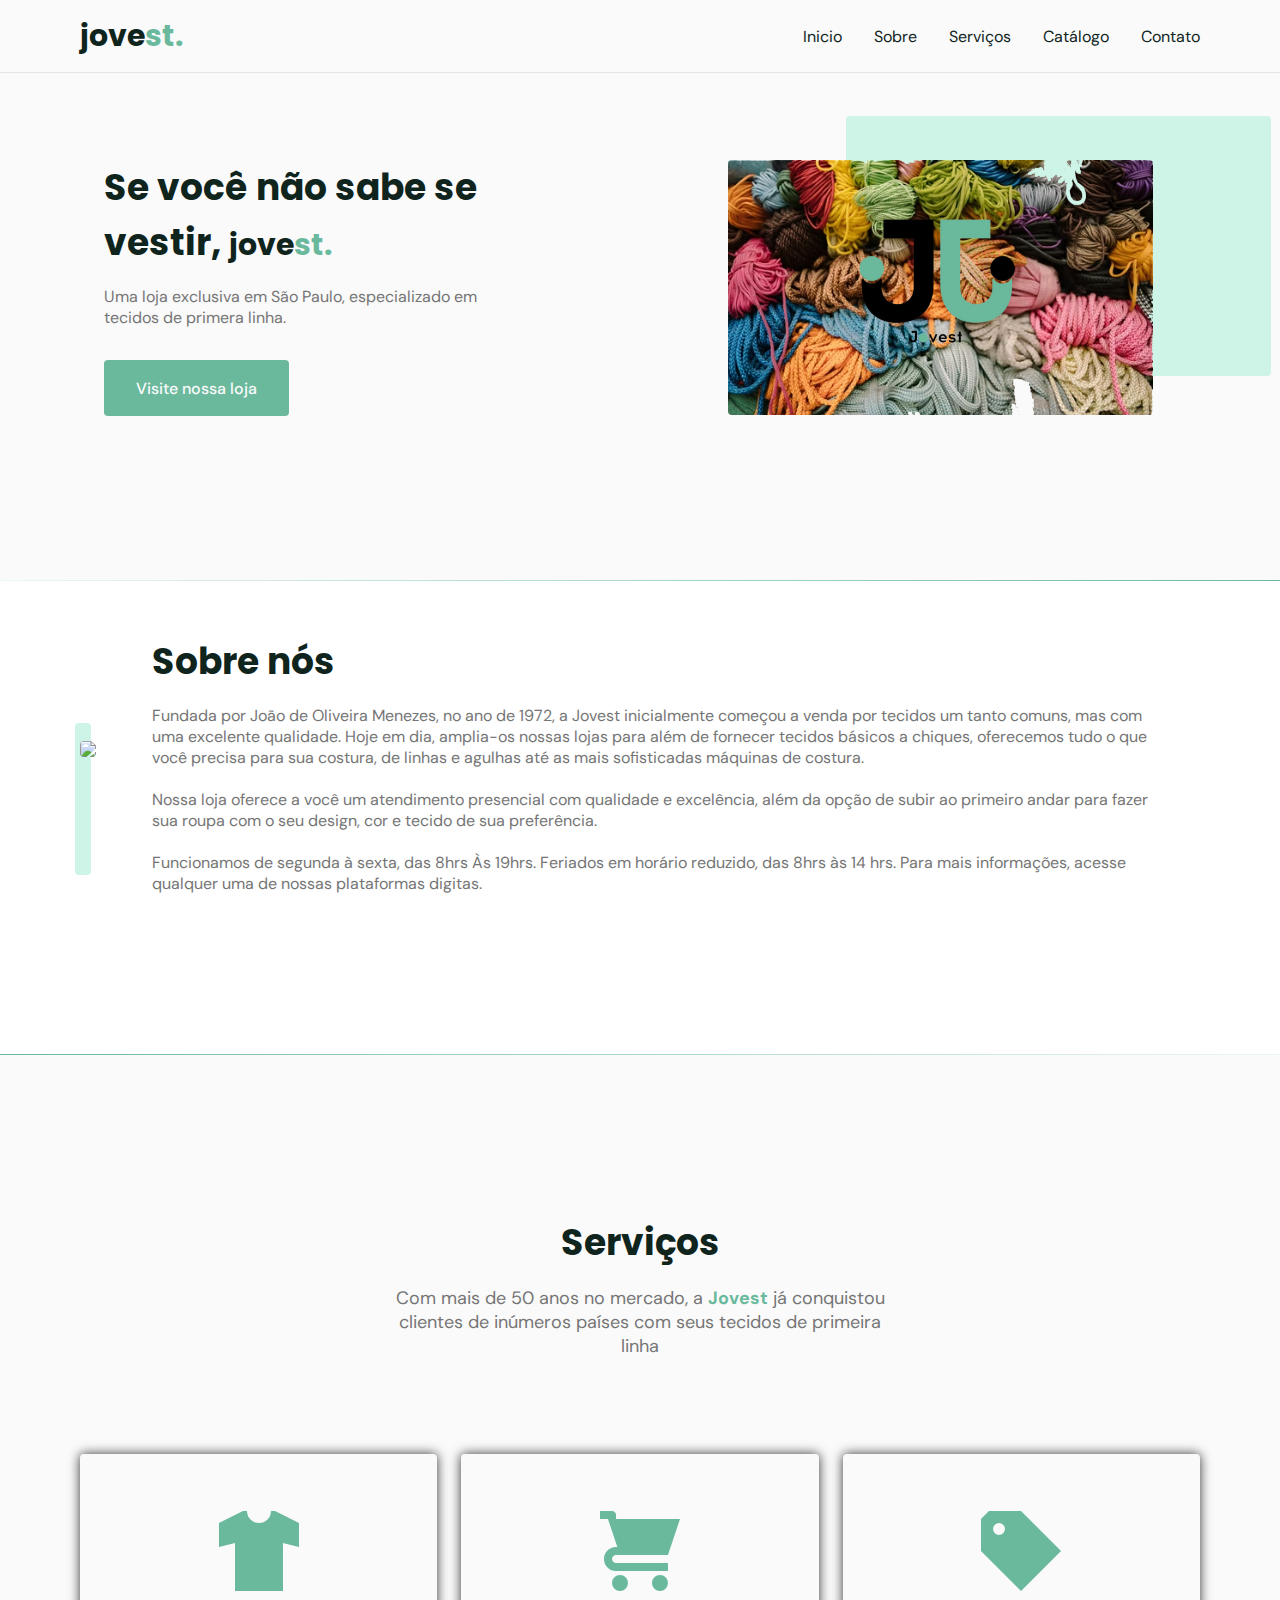
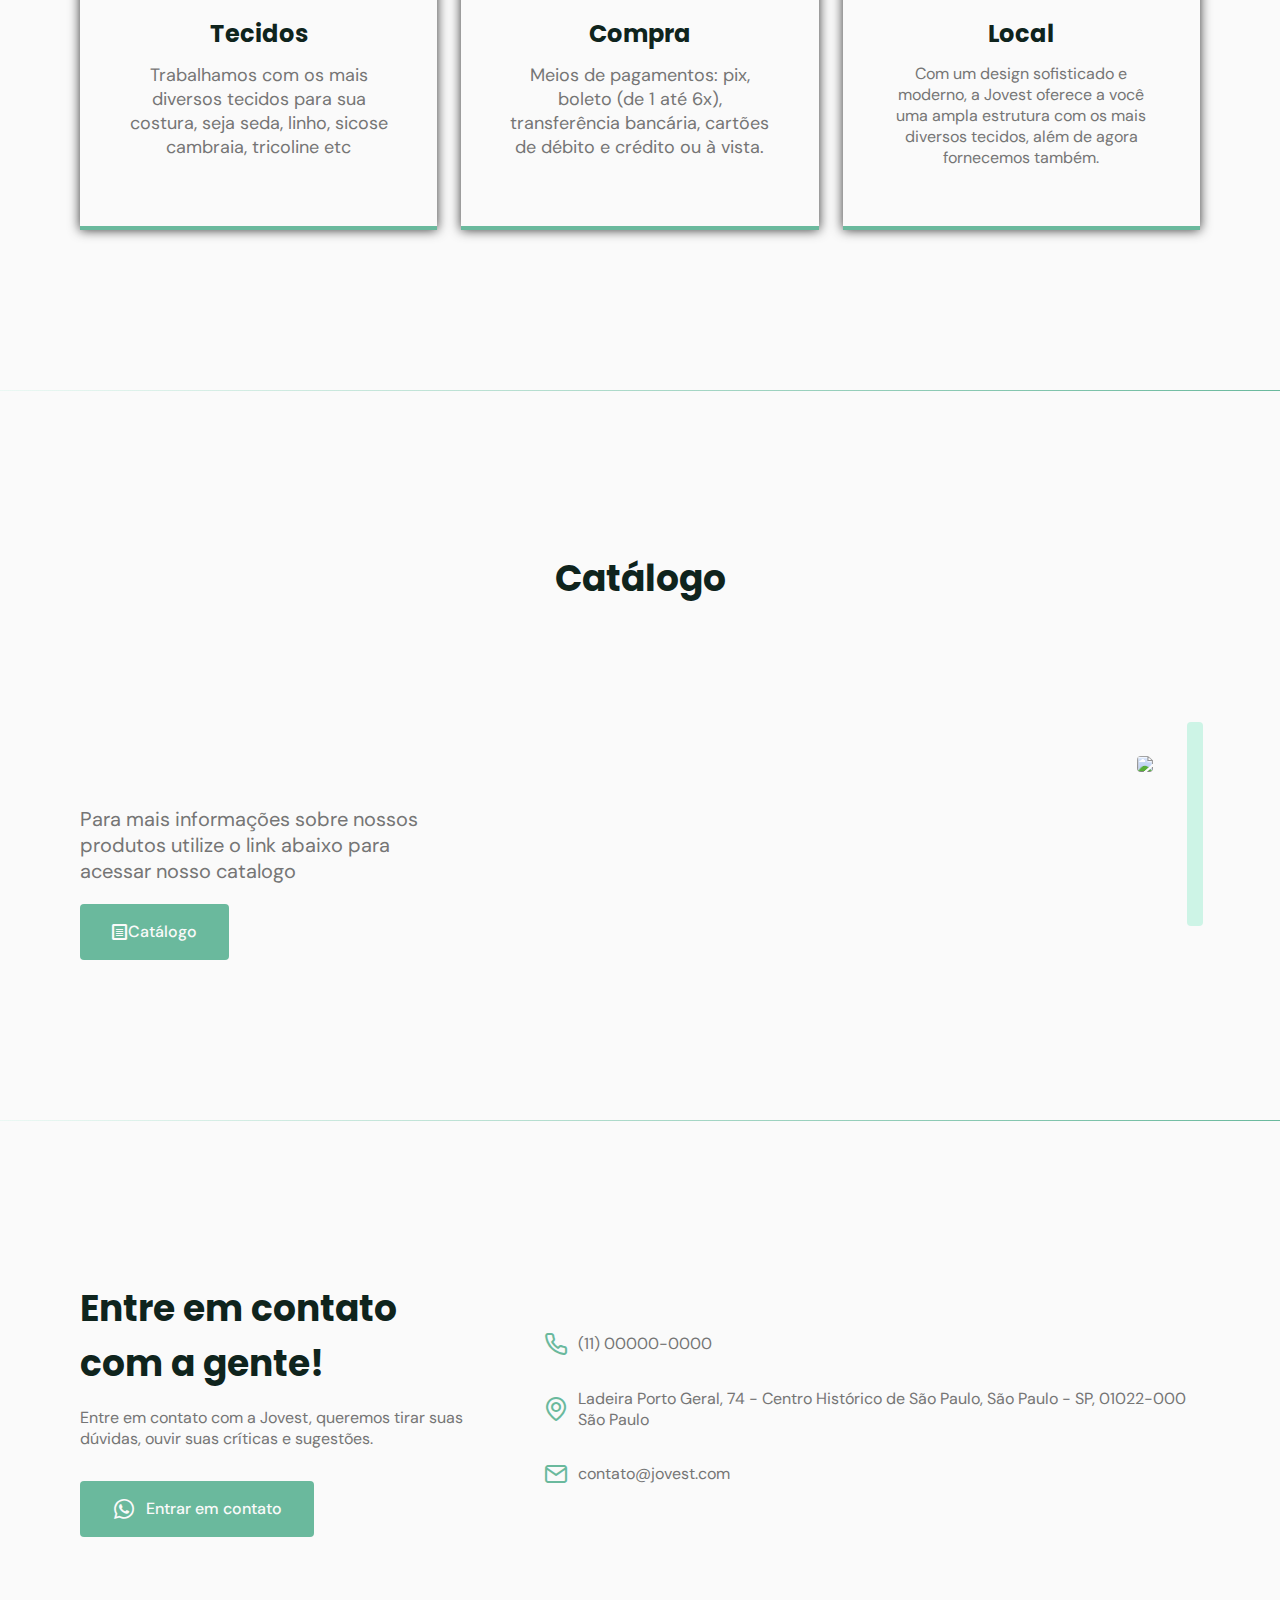
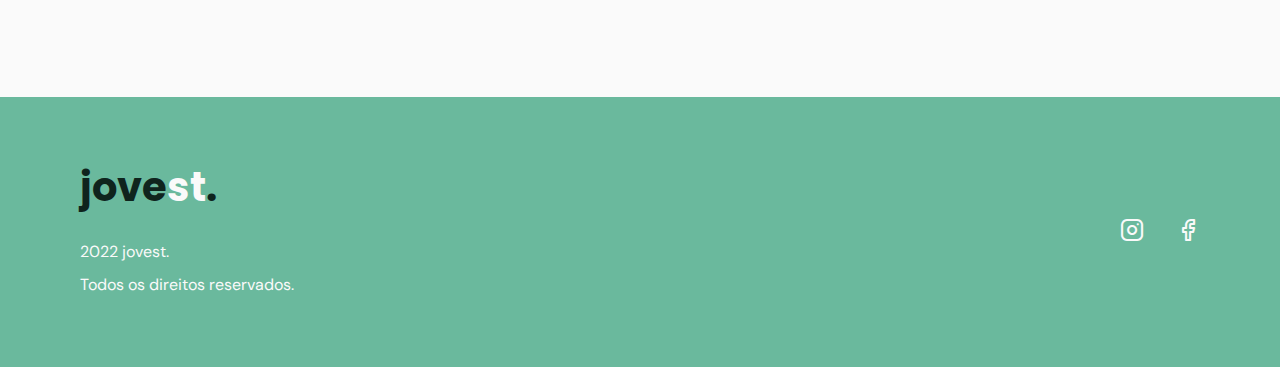
==== index.html @ 4a094717 "Add files via upload" ====
<!DOCTYPE html>
<html lang="pt_BR">
  <head>
    <!-- PAGE INFO -->
    <meta charset="UTF-8" />
    <meta name="viewport" content="width=device-width, initial-scale=1.0" />
    <!-- STYLES -->
    <link
      rel="stylesheet"
      href="https://unpkg.com/swiper/swiper-bundle.min.css"
    />
    <link rel="stylesheet" href="assets/fonts/style.css" />
    <link rel="stylesheet" href="style.css" />

    <link rel="preconnect" href="https://fonts.googleapis.com" />
    <link rel="preconnect" href="https://fonts.gstatic.com" crossorigin />

    <link
      href="https://fonts.googleapis.com/css2?family=DM+Sans:wght@400;500;700&family=Poppins:wght@400;500;700&display=swap"
      rel="stylesheet"
    />
    <title>Jovest</title>
    <link rel="icon" href="favicon.png" />
  </head>
  <body>
    <header id="header">
      <nav class="container">
        <a class="logo" href="#">jove<span>st.</span></a>
        <div class="menu">
          <ul class="grid">
            <li><a class="title" href="#home">Inicio</a></li>
            <li><a class="title" href="#about">Sobre</a></li>
            <li><a class="title" href="#services">Serviços</a></li>
            <li><a class="title" href="#catalog">Catálogo</a></li>
            <li><a class="title" href="#contact">Contato</a></li>
          </ul>
        </div>
        <div class="toggle icon-menu"></div>
        <div class="toggle icon-close"></div>
      </nav>
    </header>

    <main>
      <!-- Home -->
      <section class="section" id="home">
        <div class="container grid">
          <div class="image">
            <img src="teste.png" />
          </div>
          <div class="text">
            <h2 class="title">
              Se você não sabe se vestir,
              <a class="logo teste" href="#">jove<span>st.</span></a>
            </h2>
            <p>
              Uma loja exclusiva em São Paulo, especializado em tecidos de
              primera linha.
            </p>
            <a
              class="buttom"
              href="https://www.google.com.br/maps/place/Ladeira+Porto+Geral,+74+-+Centro+Hist%C3%B3rico+de+S%C3%A3o+Paulo,+S%C3%A3o+Paulo+-+SP,+01022-000/@-23.5447014,-46.6353197,17z/data=!3m1!4b1!4m5!3m4!1s0x94ce5855bd58694f:0x49fec8e21461116e!8m2!3d-23.5447063!4d-46.633131"
              >Visite nossa loja</a
            >
          </div>
        </div>
      </section>

      <div class="divider-1"></div>

      <!-- About -->

      <section class="section" id="about">
        <div class="container grid">
          <div class="image">
            <img
              src="https://images.unsplash.com/photo-1552710307-537199cd41c0?ixlib=rb-1.2.1&ixid=MnwxMjA3fDB8MHxwaG90by1wYWdlfHx8fGVufDB8fHx8&auto=format&fit=crop&w=500&q=60"
            />
          </div>
          <div class="text">
            <h2 class="title">Sobre nós</h2>
            <p>
              Fundada por João de Oliveira Menezes, no ano de 1972, a Jovest
              inicialmente começou a venda por tecidos um tanto comuns, mas com
              uma excelente qualidade. Hoje em dia, amplia-os nossas lojas para
              além de fornecer tecidos básicos a chiques, oferecemos tudo o que
              você precisa para sua costura, de linhas e agulhas até as mais
              sofisticadas máquinas de costura.
            </p>
            <br />
            <p>
              Nossa loja oferece a você um atendimento presencial com qualidade
              e excelência, além da opção de subir ao primeiro andar para fazer
              sua roupa com o seu design, cor e tecido de sua preferência.
            </p>
            <br />
            <p>
              Funcionamos de segunda à sexta, das 8hrs Às 19hrs. Feriados em
              horário reduzido, das 8hrs às 14 hrs. Para mais informações,
              acesse qualquer uma de nossas plataformas digitas.
            </p>
          </div>
        </div>
      </section>

      <div class="divider-2"></div>

      <!-- Services -->

      <section class="section" id="services">
        <div class="container grid">
          <header>
            <h2 class="title">Serviços</h2>
            <p class="subtitle">
              Com mais de 50 anos no mercado, a <strong>Jovest</strong> já
              conquistou clientes de inúmeros países com seus tecidos de
              primeira linha
            </p>
          </header>
          <div class="cards grid">
            <div class="card">
              <i class="icon-apparel"></i>
              <h3 class="title">Tecidos</h3>
              <p class="subtitle">
                Trabalhamos com os mais diversos tecidos para sua costura, seja
                seda, linho, sicose cambraia, tricoline etc
              </p>
            </div>
            <div class="card">
              <i class="icon-shopping-cart"></i>
              <h3 class="title">Compra</h3>
              <p class="subtitle">
                Meios de pagamentos: pix, boleto (de 1 até 6x), transferência
                bancária, cartões de débito e crédito ou à vista.
              </p>
            </div>
            <div class="card">
              <i class="icon-tag"></i>
              <h3 class="title">Local</h3>
              <p>
                Com um design sofisticado e moderno, a Jovest oferece a você uma
                ampla estrutura com os mais diversos tecidos, além de agora
                fornecemos também.
              </p>
            </div>
          </div>
        </div>
      </section>

      <div class="divider-1"></div>

      <section class="section" id="catalog">
        <div class="text">
          <h2 class="title">Catálogo</h2>
        </div>
        <div class="container grid">
          <div class="image">
            <img src="https://images.unsplash.com/photo-1651419757068-6b6b3cab048c?ixlib=rb-1.2.1&ixid=MnwxMjA3fDB8MHxwaG90by1wYWdlfHx8fGVufDB8fHx8&auto=format&fit=crop&w=500&q=80" />
          </div>
          <div class="text2">
            <p>Para mais informações sobre nossos produtos utilize o link abaixo para acessar nosso catalogo</p>
            </i
            ><a
              class="buttom"
              href="https://catalogmaker.app/jovest"
            >
              <i class="icon-file-text"></i>Catálogo</a
            >
          </div>
        </div>
      </section>

      <div class="divider-1"></div>

      <!-- Contact -->
      <section class="section" id="contact">
        <div class="container grid">
          <div class="text">
            <h2 class="title">Entre em contato com a gente!</h2>
            <p>
              Entre em contato com a Jovest, queremos tirar suas dúvidas, ouvir
              suas críticas e sugestões.
            </p>
            <a
              href="https://api.whatsapp.com/send?phone=+5511900000000&text=Oi! Gostaria de fazer um orçamento"
              class="buttom"
              target="_black"
            >
              <i class="icon-whatsapp"></i>Entrar em contato</a
            >
          </div>

          <div class="links">
            <ul class="grid">
              <li><i class="icon-phone"></i>(11) 00000-0000</li>
              <li>
                <i class="icon-map-pin"></i>Ladeira Porto Geral, 74 - Centro
                Histórico de São Paulo, São Paulo - SP, 01022-000 São Paulo
              </li>
              <li><i class="icon-mail"></i> contato@jovest.com</li>
            </ul>
          </div>
        </div>
      </section>
    </main>

    <!-- Footer -->
    <footer class="section">
      <div class="container grid">
        <div class="brand">
          <a class="logo logo-alt" href="#home">jove<span>st</span>.</a>
          <p>2022 jovest.</p>
          <p>Todos os direitos reservados.</p>
        </div>

        <div class="social grid">
          <a href="https://www.instagram.com/jovest_oficial/" target="_blank"
            ><i class="icon-instagram"></i
          ></a>
          <a
            href="https://www.facebook.com/JovestOficial-106740142163688"
            target="_blank"
            ><i class="icon-facebook"></i
          ></a>
        </div>
      </div>
    </footer>

    <a href="#home" class="back-to-top"><i class="icon-arrow-up"></i></a>

    <script src="https://unpkg.com/swiper/swiper-bundle.min.js"></script>
    <script src="https://unpkg.com/scrollreveal"></script>
    <script src="main.js"></script>
  </body>
</html>
---- assets/fonts/style.css ----
@font-face {
  font-family: 'icomoon';
  src:  url('fonts/icomoon.eot?eeaz3c');
  src:  url('fonts/icomoon.eot?eeaz3c#iefix') format('embedded-opentype'),
    url('fonts/icomoon.ttf?eeaz3c') format('truetype'),
    url('fonts/icomoon.woff?eeaz3c') format('woff'),
    url('fonts/icomoon.svg?eeaz3c#icomoon') format('svg');
  font-weight: normal;
  font-style: normal;
  font-display: block;
}

[class^="icon-"], [class*=" icon-"] {
  /* use !important to prevent issues with browser extensions that change fonts */
  font-family: 'icomoon' !important;
  speak: never;
  font-style: normal;
  font-weight: normal;
  font-variant: normal;
  text-transform: none;
  line-height: 1;

  /* Better Font Rendering =========== */
  -webkit-font-smoothing: antialiased;
  -moz-osx-font-smoothing: grayscale;
}

.icon-file-text:before {
  content: "\e910";
}
.icon-mail3:before {
  content: "\ea85";
}
.icon-apparel:before {
  content: "\e90d";
}
.icon-shopping-cart:before {
  content: "\e90e";
}
.icon-tag:before {
  content: "\e90f";
}
.icon-arrow-up:before {
  content: "\e90c";
}
.icon-phone:before {
  content: "\e900";
}
.icon-close:before {
  content: "\e901";
}
.icon-cosmetic:before {
  content: "\e902";
}
.icon-facebook:before {
  content: "\e903";
}
.icon-instagram:before {
  content: "\e904";
}
.icon-mail:before {
  content: "\e905";
}
.icon-map-pin:before {
  content: "\e906";
}
.icon-menu:before {
  content: "\e907";
}
.icon-trim:before {
  content: "\e908";
}
.icon-whatsapp:before {
  content: "\e909";
}
.icon-woman-hair:before {
  content: "\e90a";
}
.icon-youtube:before {
  content: "\e90b";
}
---- style.css ----
/* RESET */

* {
  margin: 0;
  padding: 0;
  box-sizing: border-box;
}

ul {
  list-style: none;
}

a {
  text-decoration: none;
}

img {
  width: 100;
  height: auto;
}

/* VARIABLES */

:root {
  --header-height: 4.5rem;
  /* colors */
  --hue: 159;
  /* HSL color mode */
  --base-color: hsl(var(--hue) 36% 57%);
  --base-color-second: hsl(var(--hue) 65% 88%);
  --base-color-alt: hsl(var(--hue) 57% 53%);
  --title-color: hsl(var(--hue) 41% 10%);
  --text-color: hsl(0 0% 46%);
  --text-color-light: hsl(0 0% 98%);
  --body-color: hsl(0 0% 98%);

  /* Fonts */
  --title-font-size: 1.875rem;
  --subtitle-font-size: 1rem;

  --title-font: 'Poppins', sans-serif;
  --body-font: 'Dm Sans', sans-serif;
}

/* BASE */

html {
  scroll-behavior: smooth;
}

body {
  font: 400 1rem var(--body-font);
  color: var(--text-color);
  background: var(--body-color);
  -webkit-font-smoothing: antialiased;
}

.title {
  font: 700 var(--title-font-size) var(--title-font);
  color: var(--title-color);
  -webkit-font-smoothing: auto;
}

.buttom {
  background: var(--base-color);
  color: var(--text-color-light);
  height: 3.5rem;
  display: inline-flex;
  align-items: center;
  padding: 0 2rem;
  border-radius: 0.25rem;
  font: 500 1rem var(--body-font);
  transition: background 0.3s;
}

.buttom:hover {
  background: var(--base-color-alt);
}

.divider-1 {
  height: 1px;
  background: linear-gradient(
    270deg,
    hsla(var(--hue), 36%, 57%, 1),
    hsla(var(--hue), 65%, 88%, 0.34)
  );
}

.divider-2 {
  height: 1px;
  background: linear-gradient(
    270deg,
    hsla(var(--hue), 65%, 88%, 0.34),
    hsla(var(--hue), 36%, 57%, 1)
  );
}

/* LAYOUT*/

.container {
  margin-left: 1.5rem;
  margin-right: 1.5rem;
}

.grid {
  display: grid;
  gap: 2rem;
}

.section {
  padding: calc(5rem + var(--header-height)) 0;
}

.section .title {
  margin-bottom: 1rem;
}

.section .subtitle {
  font-size: var(--subtitle-font-size);
}

.section header {
  margin-bottom: 4rem;
}

.section header strong {
  color: var(--base-color);
}

#header {
  border-bottom: 1px solid #e4e4e4;
  margin-bottom: 2rem;
  display: flex;

  position: fixed;
  top: 0;
  left: 0;
  z-index: 100;
  background-color: var(--body-color);
  width: 100%;
}

#header.scroll {
  box-shadow: 0px 0px 12px rgba(0, 0, 0, 1);
}

/* LOGO */
.logo {
  color: var(--title-color);
  font: 700 1.875rem var(--title-font);
}

.logo span {
  color: var(--base-color);
}

.logo-alt span {
  color: var(--body-color);
}

/* NAVIGATION*/

nav {
  height: var(--header-height);
  display: flex;
  align-items: center;
  justify-content: space-between;
  width: 100%;
}

nav ul li {
  text-align: center;
}

nav ul li a {
  transition: 0.2s;
  position: relative;
}
nav ul li a:hover,
nav ul li a.active {
  color: var(--base-color);
}

nav ul li a::after {
  content: '';
  width: 0%;
  height: 2px;
  background: var(--base-color);

  position: absolute;
  left: 0;
  bottom: -1.5rem;
  transition: width 0.4s;
}

nav ul li a:hover::after,
nav ul li a.active:after {
  width: 100%;
}

nav .menu {
  opacity: 0;
  visibility: hidden;
  top: -20rem;
  transition: 0.2s;
}

nav .menu ul {
  display: none;
}

/* Mostrar Menu*/

nav.show .menu {
  opacity: 1;
  visibility: visible;

  background: var(--body-color);
  height: 100vh;
  width: 100vh;
  position: fixed;
  top: 0;
  left: 0;

  display: grid;
  place-content: center;
}

nav.show lu.grid {
  gap: 4rem;
}

nav.show .menu ul {
  display: grid;
}

/* Toggle Menu */

.toggle {
  color: var(--base-color);
  font-size: 1.5rem;
  cursor: pointer;
}

nav .icon-close {
  visibility: hidden;
  opacity: 0;
  position: absolute;
  top: -1.5rem;
  right: 1.5rem;
  transition: 0.2s;
}

nav.show .icon-close {
  visibility: visible;
  opacity: 1;
  top: 1.5rem;
}

/* HOME */

#home {
  overflow: hidden;
}

#home .container {
  margin: 0;
}

#home .image {
  position: relative;
}

#home .image::before {
  content: '';
  height: 100%;
  width: 100%;
  background: var(--base-color-second);
  position: absolute;
  top: -16.8%;
  left: 16.7%;
  z-index: 0;
}

#home .image img {
  position: relative;
  right: 2.93rem;
}

#home .image img,
#home .image::before {
  border-radius: 0.25rem;
}

#home .text {
  margin-left: 1.5rem;
  margin-right: 1.5rem;
  text-align: center;
}

#home .text h1 {
  margin-bottom: 1rem;
}

#home .text p {
  margin-bottom: 2rem;
}

/* About */

#about {
  background: white;
}

#about .container {
  margin: 0;
}

#about .image {
  position: relative;
}

#about .image::before {
  content: '';
  height: 100%;
  width: 100%;
  background: var(--base-color-second);
  position: absolute;
  top: -12%;
  left: -33%;
  z-index: 0;
}

#about .image img {
  position: relative;
}

#about .image img,
#about .image::before {
  border-radius: 0.25rem;
}

#about .text {
  margin-top: -10%;
  margin-left: 1.5rem;
  margin-right: 1.5rem;
}

/* Services */
.cards.grid {
  gap: 1.5rem;
}

.card {
  padding: 3.625rem 2rem;
  box-shadow: 0px 0px 12px rgba(0, 0, 0, 0.8);
  border-bottom: 0.25rem solid var(--base-color);
  border-radius: 0.25rem 0.25rem 0 0;
  text-align: center;
}

.card i {
  display: block;
  margin-bottom: 1.5rem;
  font-size: 5rem;
  color: var(--base-color);
}

.card .title {
  font-size: 1.5rem;
  margin-bottom: 0.75rem;
}

/* Catalog */

#catalog .text {
  text-align: center;
  margin-bottom: 150px;
}

#catalog .text2 {
  margin-top: 50px;
  font-size: 20px;
}

#catalog .container {
  grid-auto-flow: column;
  justify-content: space-between;
  margin: 0 auto;
}

#catalog .image {
  position: relative;
}

#catalog .image::before {
  content: '';
  height: 100%;
  width: 100%;
  background: var(--base-color-second);
  position: absolute;
  top: -16.8%;
  left: 16.7%;
  z-index: 0;
}

#catalog .buttom {
  margin-top: 20px;
}

#catalog .image img {
  position: relative;
  right: 2.93rem;
}

#catalog .image img,
#catalog .image::before {
  border-radius: 0.25rem;
}

/* Contact */

#contact .grid {
  gap: 4rem;
}

#contact .text p {
  margin-bottom: 2rem;
}

#contact .buttom i,
#contact ul li i {
  font-size: 1.5rem;
  margin-right: 0.625rem;
}

#contact ul.grid {
  gap: 2rem;
}

#contact ul li {
  display: flex;
  align-items: center;
}

#contact ul li i {
  color: var(--base-color);
}

/* Footer */

footer {
  background: var(--base-color);
}

footer.section {
  padding: 4rem 0;
}

footer .logo {
  display: inline-block;
  margin-bottom: 1.5rem;
}

footer .brand p {
  color: var(--text-color-light);
  margin-bottom: 0.75rem;
}

footer i {
  font-size: 1.5rem;
  color: var(--text-color-light);
}

footer .social {
  grid-auto-flow: column;
  width: fit-content;
}

footer .social a {
  transition: 0.3s;
  display: inline-block;
}

footer .social a:hover {
  transform: translateY(-8px);
}

/* Back top*/

.back-to-top {
  background: var(--base-color);
  color: var(--text-color-light);
  position: fixed;
  right: 1rem;
  bottom: 1rem;
  padding: 0.5rem;
  clip-path: circle();
  font-size: 1.5rem;
  line-height: 0;
  visibility: hidden;
  opacity: 0;
  transition: 0.3s;
  transform: translateY(100%);
}

.back-to-top.show {
  visibility: visible;
  opacity: 1;
  transform: translateY(0%);
}

/* Responsivo */
@media (min-width: 992px) {
  .container {
    max-width: 1120px;
    margin-left: auto;
    margin-right: auto;
  }

  .section {
    padding: 10rem 0;
  }

  .section header,
  #testimonials header {
    max-width: 32rem;
    text-align: center;
    margin-left: auto;
    margin-right: auto;
  }

  nav .menu {
    opacity: 1;
    visibility: visible;
    top: 0;
  }

  nav .menu ul {
    display: flex;
    gap: 2rem;
  }

  nav .menu ul li a.title.active {
    font-weight: bold;
    -webkit-font-smoothing: auto;
  }

  nav .menu ul li a.title {
    font: 400 1rem var(--body-font);
    -webkit-font-smoothing: antialiased;
  }

  nav .icon-menu {
    display: none;
  }

  #home .container {
    grid-auto-flow: column;
    justify-content: space-between;
    margin: 0 auto;
  }

  #home .image {
    order: 1;
  }

  #home .text {
    order: 0;
    max-width: 24rem;
    text-align: left;
  }

  #about .container {
    grid-auto-flow: column;
    margin: 0 auto;
  }

  #catalog .image {
    order: 1;
  }

  #catalog .text2 {
    order: 0;
    max-width: 24rem;
    text-align: left;
  }

  .cards {
    grid-template-columns: 1fr 1fr 1fr;
  }

  .card {
    padding-left: 3rem;
    padding-right: 3rem;
  }

  #testimonials .container {
    margin-left: auto;
    margin-right: auto;
  }

  #contact .container {
    grid-auto-flow: column;
    align-items: center;
  }

  #contact .text {
    max-width: 25rem;
  }

  footer.section {
    padding: 3.75rem 0;
  }

  footer .container {
    grid-auto-flow: column;
    align-items: center;
    justify-content: space-between;
  }

  footer .logo {
    font-size: 2.5rem;
  }

  main {
    margin-top: calc(--header-height);
  }

  :root {
    --title-font-size: 2.25rem;
    --subtitle-font-size: 1.125rem;
  }
}
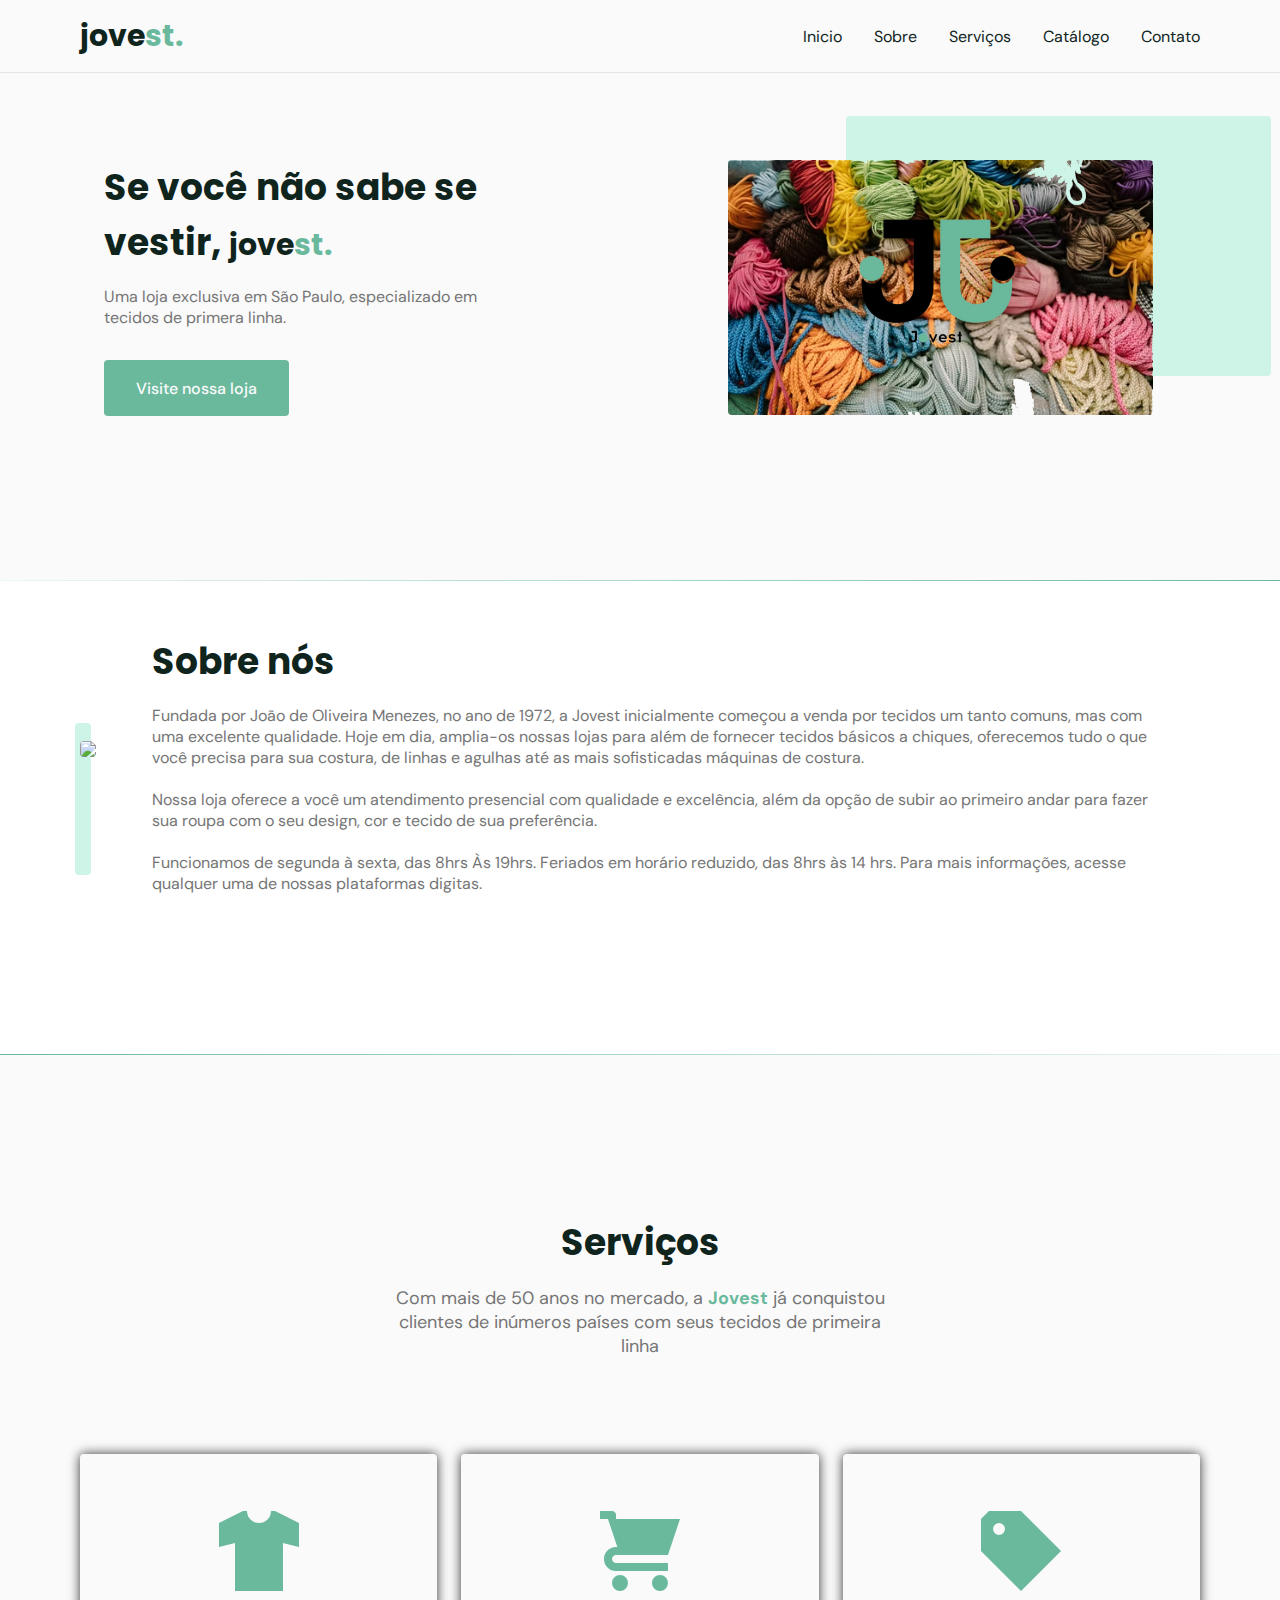
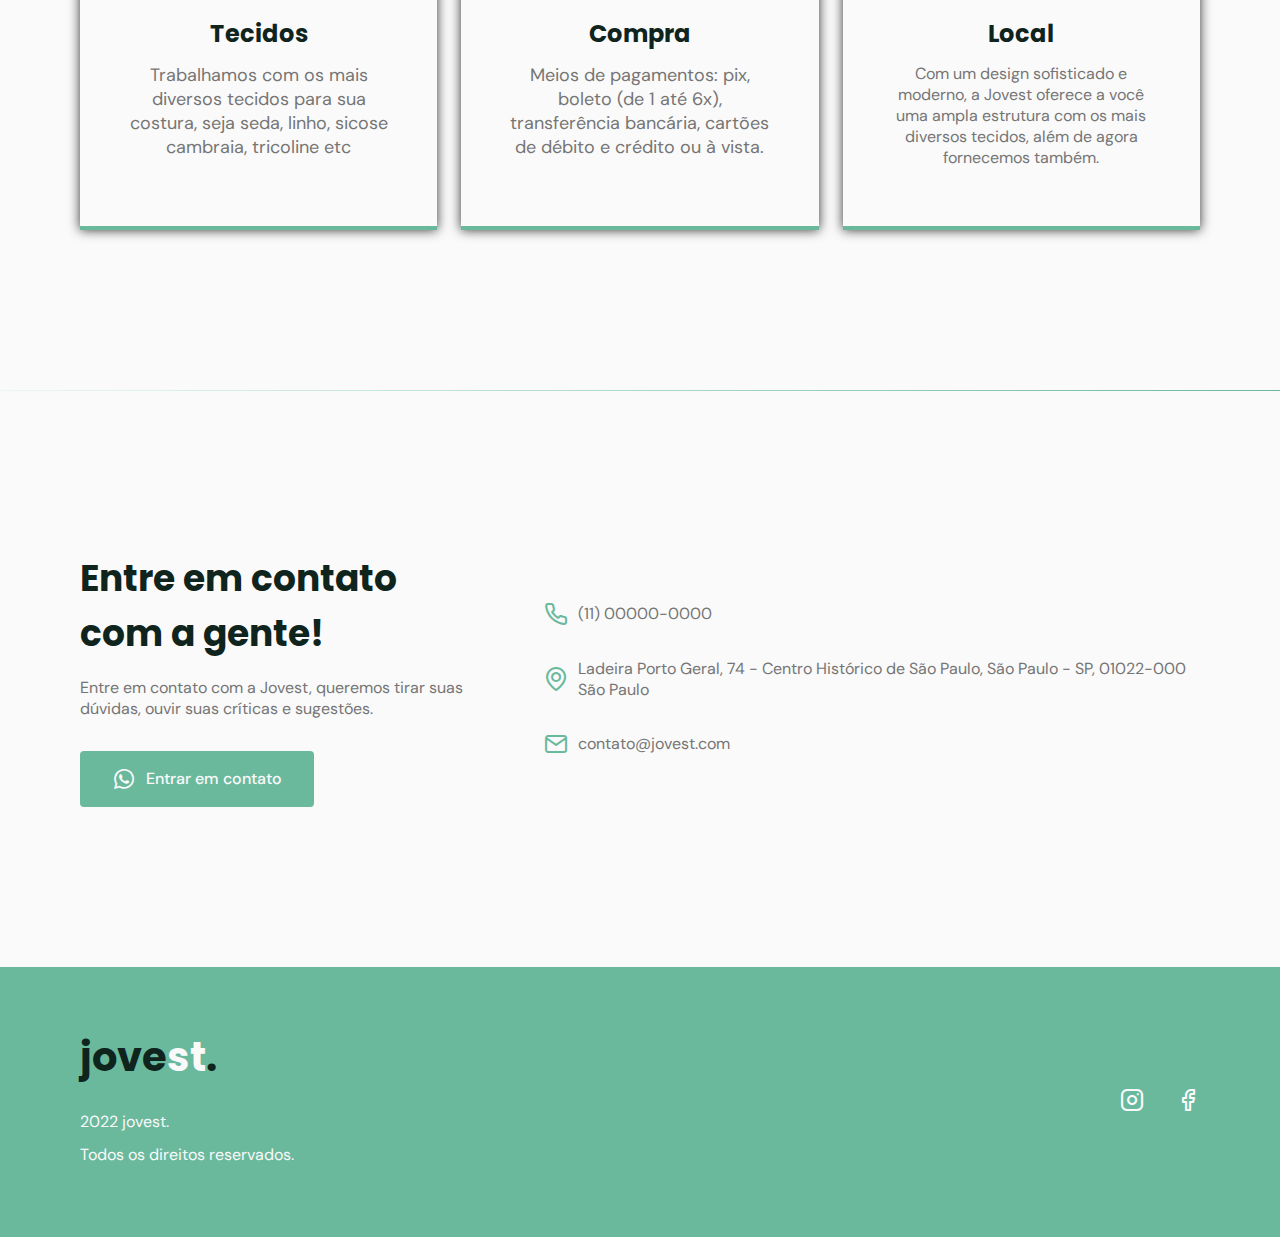
==== commit a3805ce3: "Update index.html" ====
--- a/index.html
+++ b/index.html
@@ -148,29 +148,6 @@
 
       <div class="divider-1"></div>
 
-      <section class="section" id="catalog">
-        <div class="text">
-          <h2 class="title">Catálogo</h2>
-        </div>
-        <div class="container grid">
-          <div class="image">
-            <img src="https://images.unsplash.com/photo-1651419757068-6b6b3cab048c?ixlib=rb-1.2.1&ixid=MnwxMjA3fDB8MHxwaG90by1wYWdlfHx8fGVufDB8fHx8&auto=format&fit=crop&w=500&q=80" />
-          </div>
-          <div class="text2">
-            <p>Para mais informações sobre nossos produtos utilize o link abaixo para acessar nosso catalogo</p>
-            </i
-            ><a
-              class="buttom"
-              href="https://catalogmaker.app/jovest"
-            >
-              <i class="icon-file-text"></i>Catálogo</a
-            >
-          </div>
-        </div>
-      </section>
-
-      <div class="divider-1"></div>
-
       <!-- Contact -->
       <section class="section" id="contact">
         <div class="container grid">
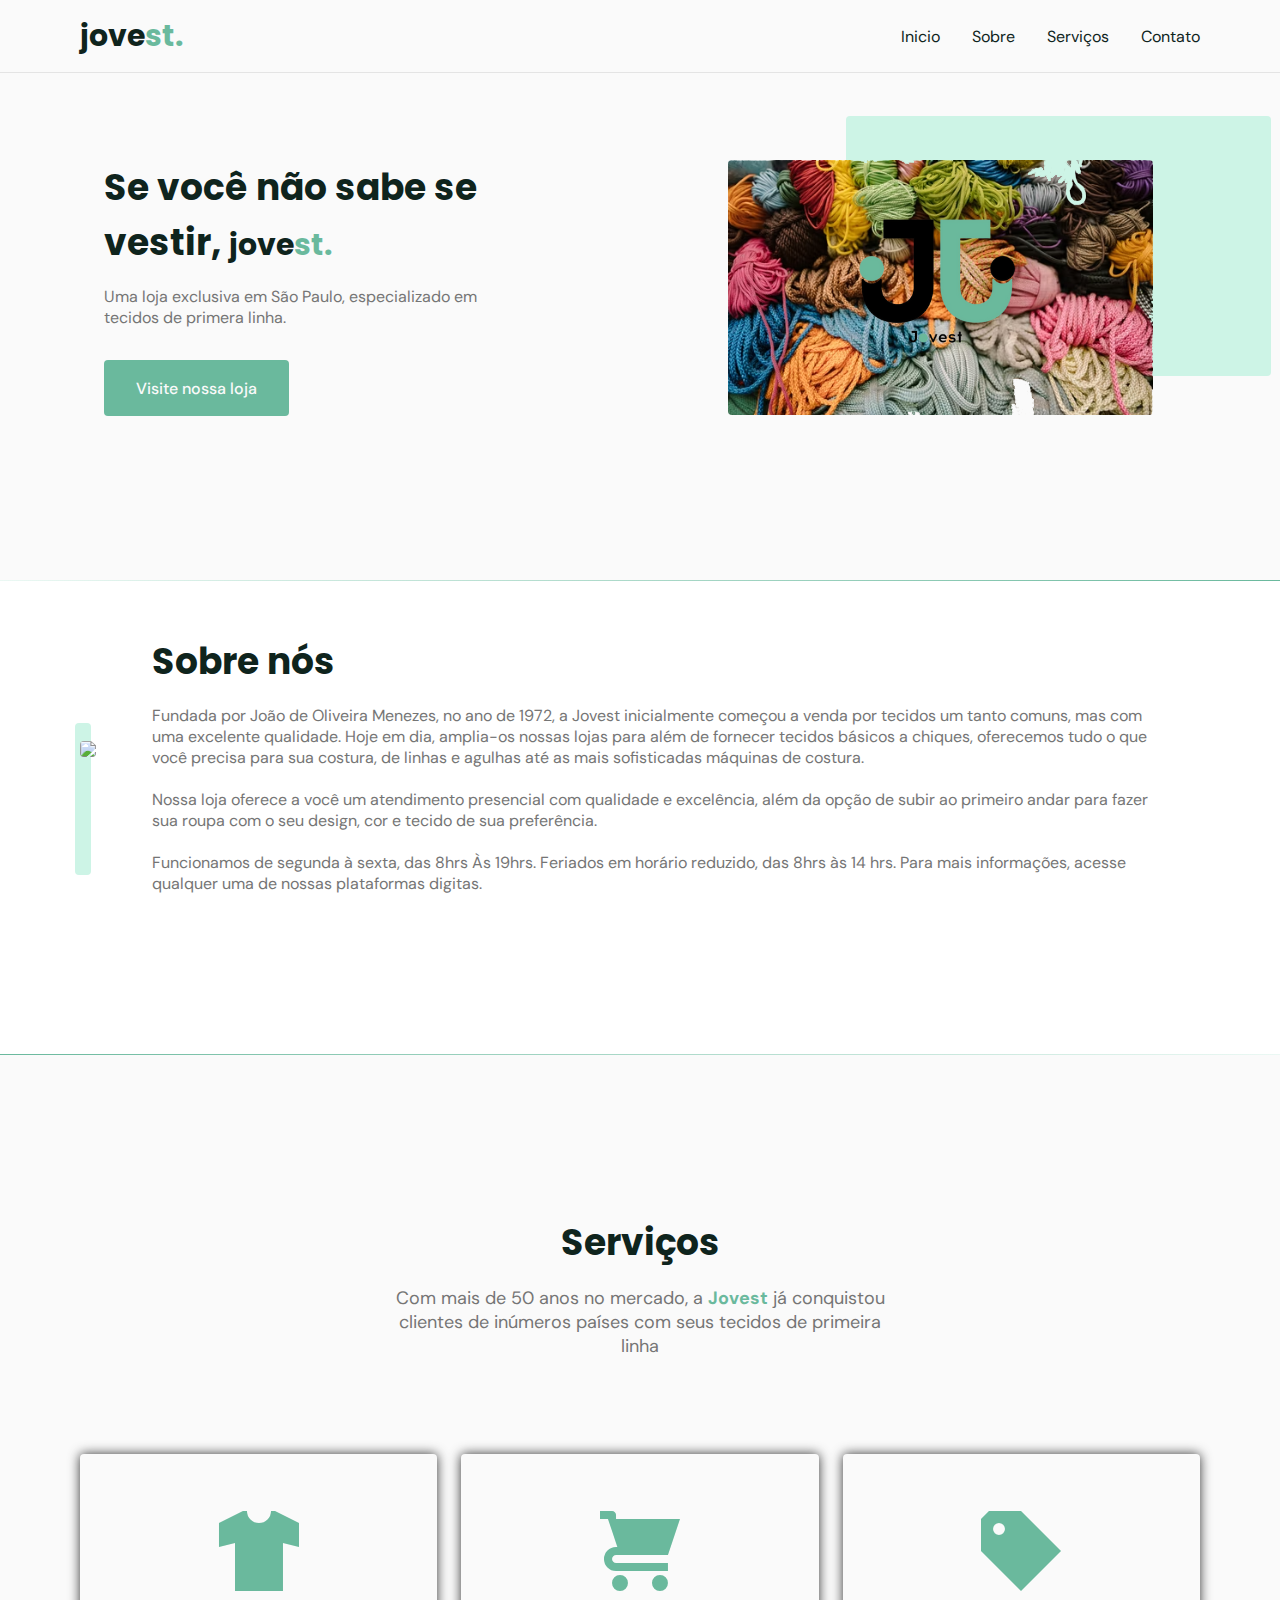
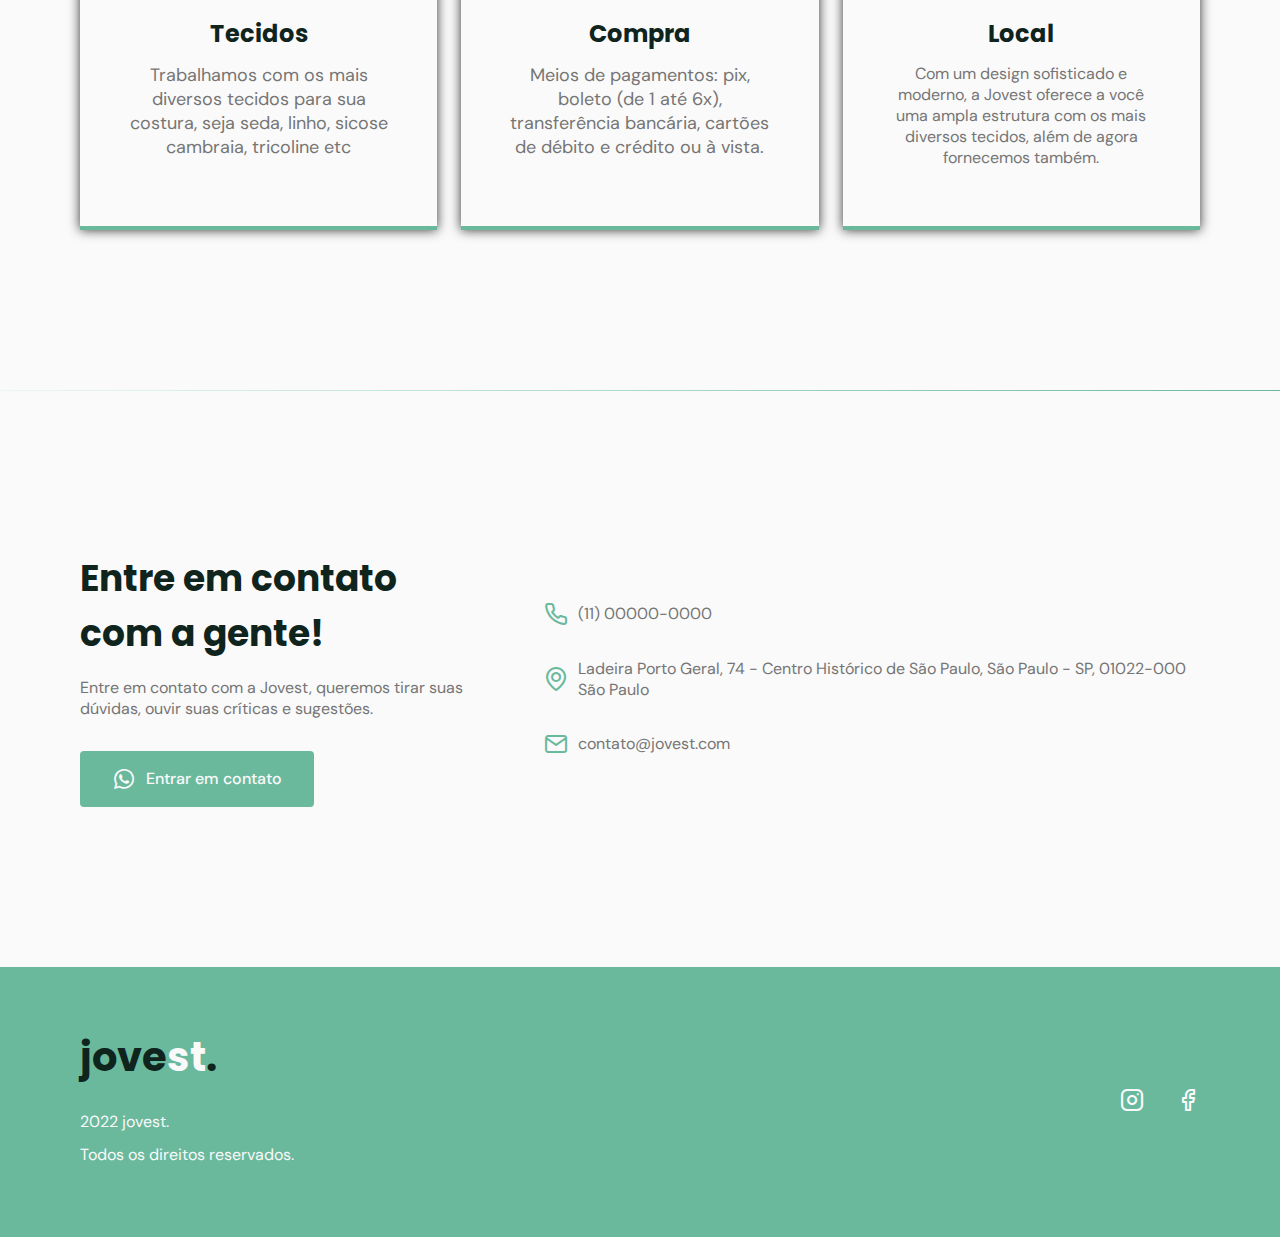
==== commit f0bbf0d7: "Update index.html" ====
--- a/index.html
+++ b/index.html
@@ -31,7 +31,6 @@
             <li><a class="title" href="#home">Inicio</a></li>
             <li><a class="title" href="#about">Sobre</a></li>
             <li><a class="title" href="#services">Serviços</a></li>
-            <li><a class="title" href="#catalog">Catálogo</a></li>
             <li><a class="title" href="#contact">Contato</a></li>
           </ul>
         </div>
